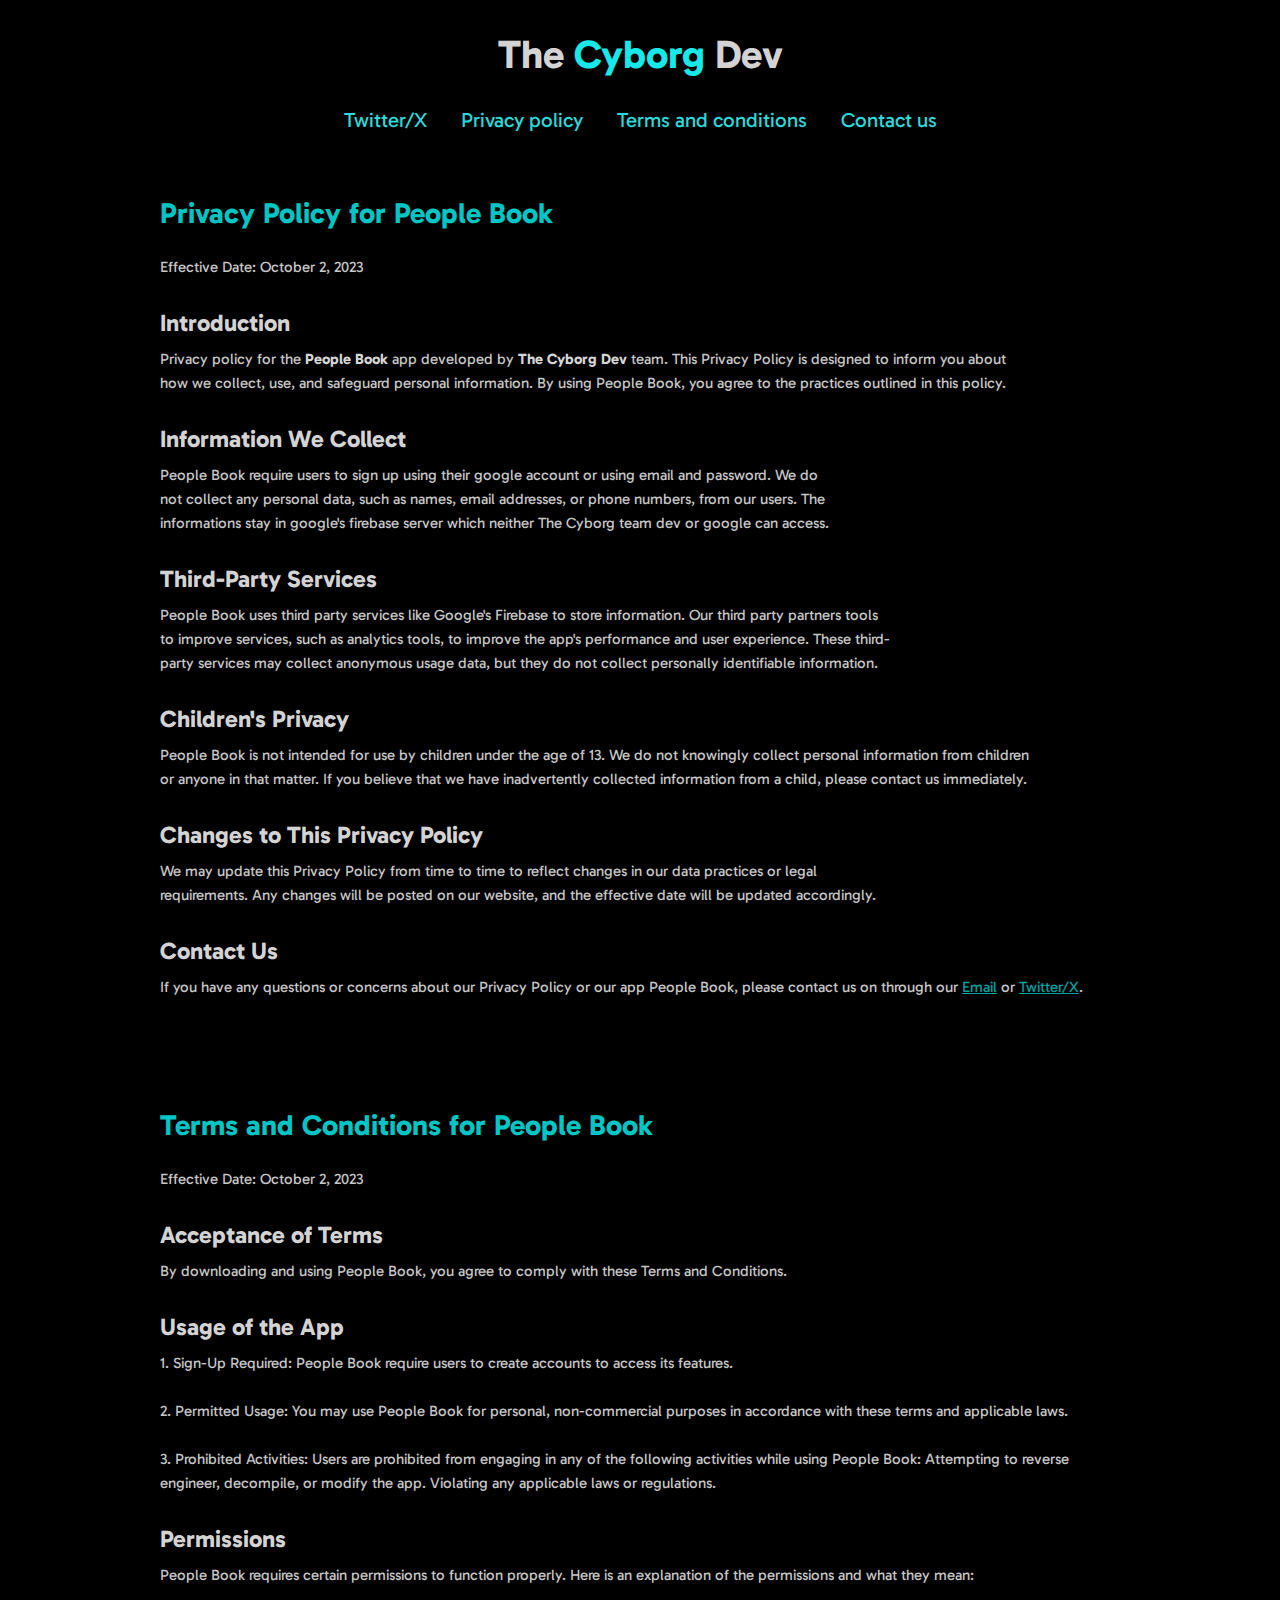
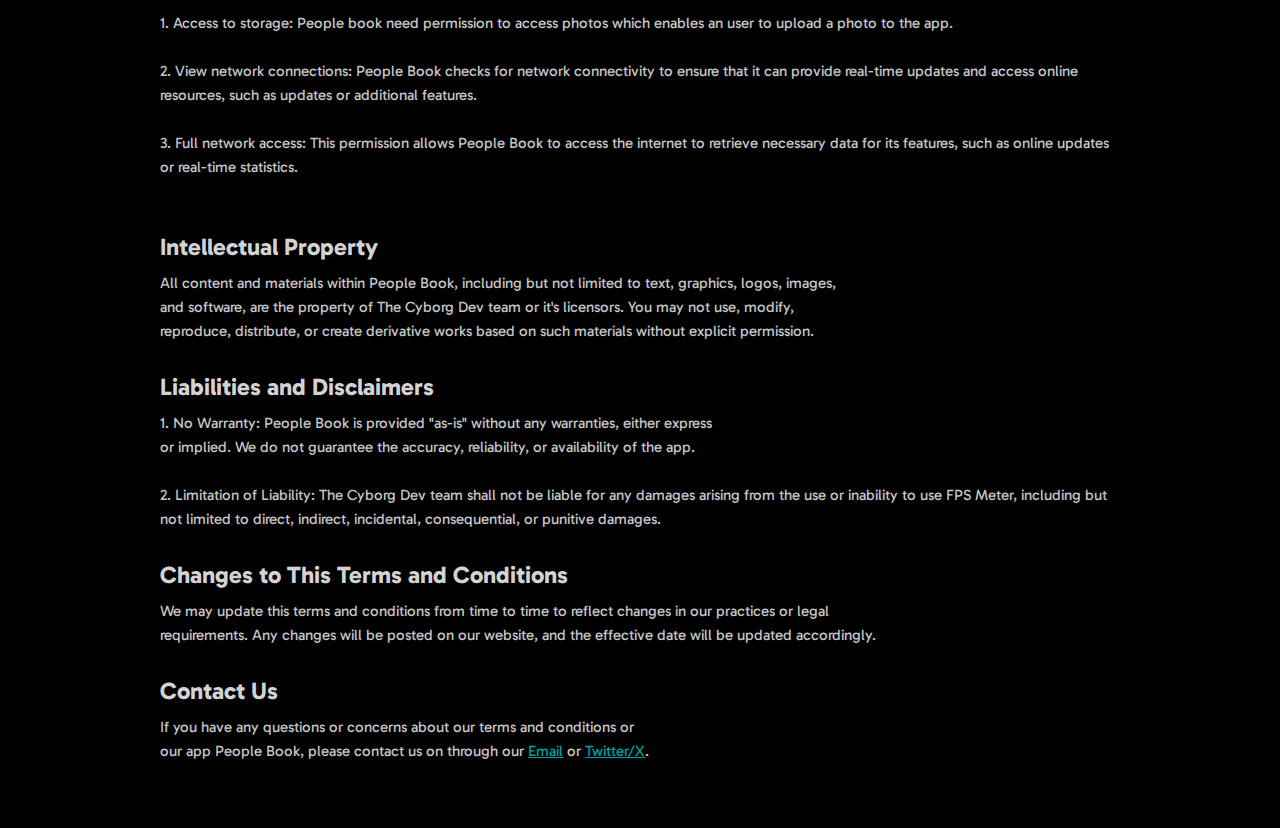
==== index.html @ 2bc93a9c "Add files via upload" ====
<!doctype html>
<html lang="en">
  <head>
    <meta charset="UTF-8" />
    <meta name="viewport" content="width=device-width, initial-scale=1.0" />
    <link rel="stylesheet" href="style.css" />
    <link rel="shortcut icon" href="" type="image/x-icon" />
    <title>People Book</title>
  </head>
  <body>
    <header>
      <nav>
        <div class="logo">The <span>Cyborg</span> Dev</div>
        <div class="menu">
            <div class="menu-icon">
              <span></span>
              <span></span>
              <span></span>
            </div>
          <div class="menu-items">
            <a href="https://x.com/The_Cyborg_Dev" target="_blank"
              >Twitter/X</a
            >
            <a href="#privacy">Privacy policy</a>
            <a href="#terms">Terms and conditions</a>
            <a href="mailto:thegeniuscoder100@gmail.com">Contact us</a>
          </div>
        </div>
      </nav>
    </header>

    <section id="privacy">
      <div class="container">
        <h2>Privacy Policy for People Book</h2>
        <p>Effective Date: October 2, 2023</p>
        <h3>Introduction</h3>
        <p>
          Privacy policy for the <span class="bold">People Book</span> app
          developed by <span class="bold">The Cyborg Dev</span> team. This
          Privacy Policy is designed to inform you about how we collect, use,
          and safeguard personal information. By using People Book, you agree to
          the practices outlined in this policy.
        </p>
        <h3>Information We Collect</h3>
        <p>
          People Book require users to sign up using their google account or using email and password. We do not collect any personal data, such as
          names, email addresses, or phone numbers, from our users. The informations stay in google's firebase server which neither The Cyborg team dev or google can access.
        </p>
        <h3>Third-Party Services</h3>
        <p>
          People Book uses third party services like Google's Firebase to store information. Our third party partners tools to improve services, such as analytics tools, to
          improve the app's performance and user experience. These third-party
          services may collect anonymous usage data, but they do not collect
          personally identifiable information.
        </p>
        <h3>Children's Privacy</h3>
        <p>
          People Book is not intended for use by children under the age of 13. We
          do not knowingly collect personal information from children or anyone
          in that matter. If you believe that we have inadvertently collected
          information from a child, please contact us immediately.
        </p>
        <h3>Changes to This Privacy Policy</h3>
        <p>
          We may update this Privacy Policy from time to time to reflect changes
          in our data practices or legal requirements. Any changes will be
          posted on our website, and the effective date will be updated
          accordingly.
        </p>
        <h3>Contact Us</h3>
        <p>
          If you have any questions or concerns about our Privacy Policy or our
          app People Book, please contact us on through our
          <a class="innera" href="mailto:thegeniuscoder100@gmail.com">Email</a>
          or
          <a
            class="innera"
            href="https://x.com/The_Cyborg_Dev"
            target="_blank"
            >Twitter/X</a
          >.
        </p>
      </div>
    </section>

    <section id="terms">
      <div class="container">
        <h2>Terms and Conditions for People Book</h2>
        <p>Effective Date: October 2, 2023</p>
        <h3>Acceptance of Terms</h3>
        <p>
          By downloading and using People Book, you agree to comply with these
          Terms and Conditions.
        </p>
        <h3>Usage of the App</h3>
        <p>
          1. Sign-Up Required: People Book require users to create
          accounts to access its features.
          <br />
          <br />
          2. Permitted Usage: You may use People Book for personal, non-commercial
          purposes in accordance with these terms and applicable laws.
          <br />
          <br />
          3. Prohibited Activities: Users are prohibited from engaging in any of
          the following activities while using People Book: Attempting to reverse
          engineer, decompile, or modify the app. Violating any applicable laws
          or regulations.
        </p>
        <h3>Permissions</h3>
        <p>
          People Book requires certain permissions to function properly. Here is
          an explanation of the permissions and what they mean: <br /><br />

          1. Access to storage: People book need permission to access photos which enables an user to upload a photo to the app.<br /><br />

          2. View network connections: People Book checks for network connectivity
          to ensure that it can provide real-time updates and access online
          resources, such as updates or additional features. <br /><br />

          3. Full network access: This permission allows People Book to access the
          internet to retrieve necessary data for its features, such as online
          updates or real-time statistics. <br /><br />
        </p>
        <h3>Intellectual Property</h3>
        <p>
          All content and materials within People Book, including but not limited
          to text, graphics, logos, images, and software, are the property of
          The Cyborg Dev team or it's licensors. You may not use, modify,
          reproduce, distribute, or create derivative works based on such
          materials without explicit permission.
        </p>
        <h3>Liabilities and Disclaimers</h3>
        <p>
          1. No Warranty: People Book is provided "as-is" without any warranties,
          either express or implied. We do not guarantee the accuracy,
          reliability, or availability of the app. <br /><br />
          2. Limitation of Liability: The Cyborg Dev team shall not be
          liable for any damages arising from the use or inability to use FPS
          Meter, including but not limited to direct, indirect, incidental,
          consequential, or punitive damages.
        </p>
        <h3>Changes to This Terms and Conditions</h3>
        <p>
          We may update this terms and conditions from time to time to reflect
          changes in our practices or legal requirements. Any changes will be
          posted on our website, and the effective date will be updated
          accordingly.
        </p>
        <h3>Contact Us</h3>
        <p>
          If you have any questions or concerns about our terms and conditions
          or our app People Book, please contact us on through our
          <a class="innera" href="mailto:thegeniuscoder100@gmail.com">Email</a>
          or
          <a
            class="innera"
            href="https://x.com/The_Cyborg_Dev"
            target="_blank"
            >Twitter/X</a
          >.
        </p>
      </div>
    </section>

    <script>
      const select = (el = "html") => document.querySelector(el);
      // const maxMenuQuery = 1099.99;

      //  const matchMenuQuery = window.matchMedia("(max-width: 1098.98px)")

      const menuIcon = select(".menu-icon");

      menuIcon.addEventListener("click", (e) => {
        e.stopPropagation();
        if (menuIcon.classList.contains("clicked")) {
          menuIcon.classList.remove("clicked");
        } else {
          menuIcon.classList.add("clicked");
        }
      });
    </script>
  </body>
</html>
---- style.css ----
/* CSS RESET =========== */
@import url("https://fonts.googleapis.com/css2?family=Gabarito&display=swap");

* {
  box-sizing: border-box;
  font-family: "Gabarito", sans-serif; /* let's use sth better */
}
html {
  scroll-behavior: smooth;
  font-size: 17px;
}
img,
picture,
video,
canvas,
svg {
  display: block;
  max-width: 100%;
}
input,
button,
textarea,
select,
optgroup {
  font: inherit;
}
p,
h1,
h2,
h3,
h4,
h5,
h6 {
  /* overflow-wrap: break-word; */
  text-wrap: balance; /* new props */
}
p {
  line-height: 1.6;
  color: rgb(198, 198, 198);
  font-size: 15px;
}
.bold {
  font-weight: bold;
  color: rgb(213, 213, 213);
}
button,
select {
  text-transform: none;
}
::selection {
  color: black;
  background-color: rgb(173, 249, 231);
}

body {
  background-color: #000;
  color: rgba(255, 255, 255, 0.9);
  /* font-family: Ariel, sans-serif; */
  margin: 0;
  padding: 0;
}

header {
  background-color: rgba(0, 0, 0, 0.05);
  padding: 20px 0;
  top: 0;
  left: 0;
  right: 0;
  z-index: 1000;
  text-align: center;
}

nav {
  display: flex;
  flex-direction: column;
  justify-content: center;
  align-items: center;
  width: 100%;
  max-width: 1200px;
  margin: 0 auto;
  padding: 0 20px;

  transition-duration: 0.2s;
}

.logo {
  font-size: 40px;
  font-weight: bold;
  opacity: 0.95;
  margin: 10px 0 30px 0;
}

.logo span {
  color: rgb(25, 245, 245);
}

.menu a {
  color: rgb(48, 228, 228);
  font-size: 1.2rem;
  text-decoration: none;
  margin: 0 15px;
  opacity: 0.95;
  transition: opacity 0.3s ease;
}
.menu a:hover {
  text-decoration: underline;
}

.menu a:hover {
  opacity: 1;
}

.bar {
  width: 25px;
  height: 3px;
  background-color: rgba(255, 255, 255, 0.95);
  margin: 3px 0;
}

.container {
  max-width: 1000px;
  margin: 0 auto;
  padding: 20px 20px 50px 20px;
}

h2,
h3 {
  opacity: 0.95;
}
h2 {
  color: rgb(0, 208, 208);
  font-size: 1.7rem;
}
h3 {
  font-size: 1.4rem;
  margin: 30px 0 -5px 0;
}
.innera {
  color: rgb(0, 160, 160);
}

@media screen and (max-width: 1098.98px) {
  /* here */
  /* CSS: menu-icon */

  .menu {
    width: 100%;
  }
  .menu-icon {
    margin: auto;
    width: 35px;
    aspect-ratio: 1;
    position: relative;
    transition-duration: 0.2s;

    display: flex;
    flex-flow: column;
    justify-content: space-evenly;
    align-items: center;
  }

  .menu-icon span {
    display: block;
    width: 80%;
    height: 3px;
    background-color: cyan;
    border-radius: 1rem;
  }

  .menu-icon + .menu-items {
    height: 0;
    opacity: 0;
  }

  .menu-icon.clicked + .menu-items {
    opacity: 1;
    width: 70%;
    margin: auto;
    max-width: 300px;
    height: 250px;
    transition-duration: 0.2s;

    display: flex;
    flex-flow: column;
    justify-content: space-evenly;
  }
}
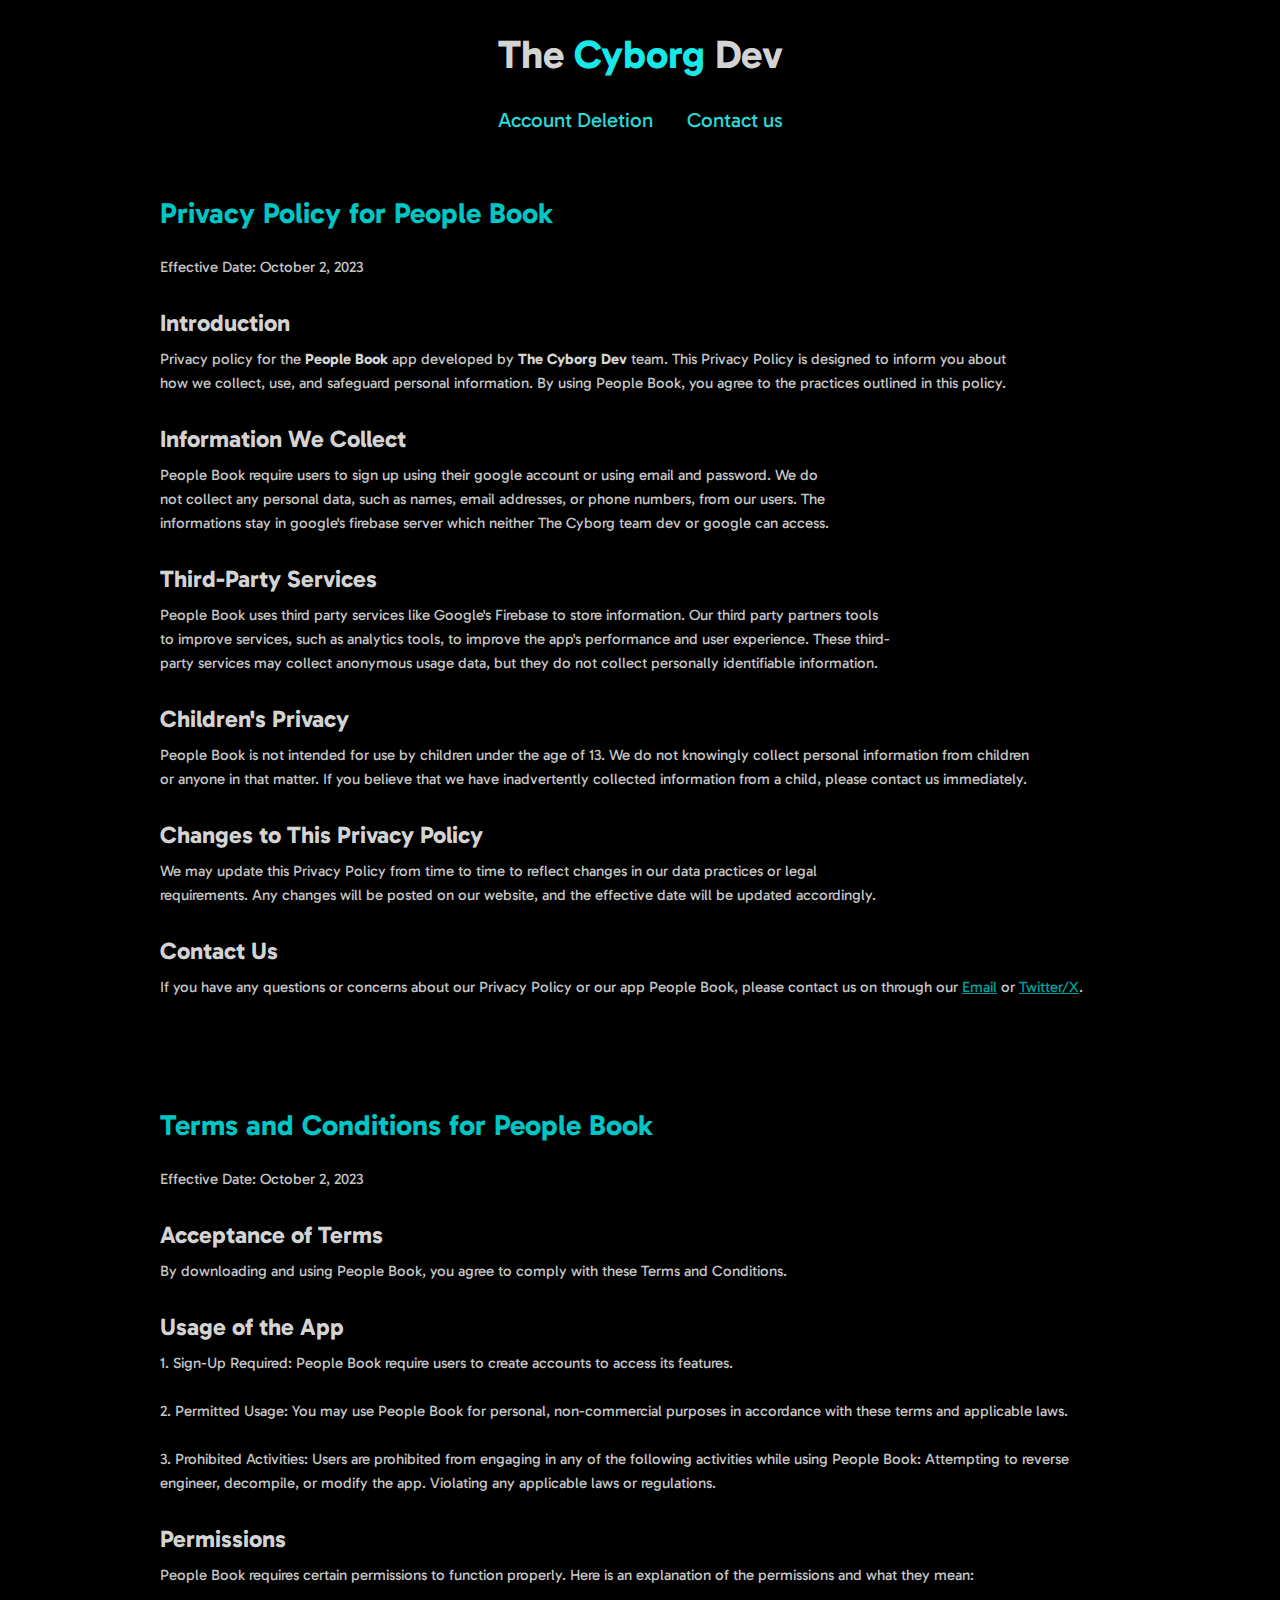
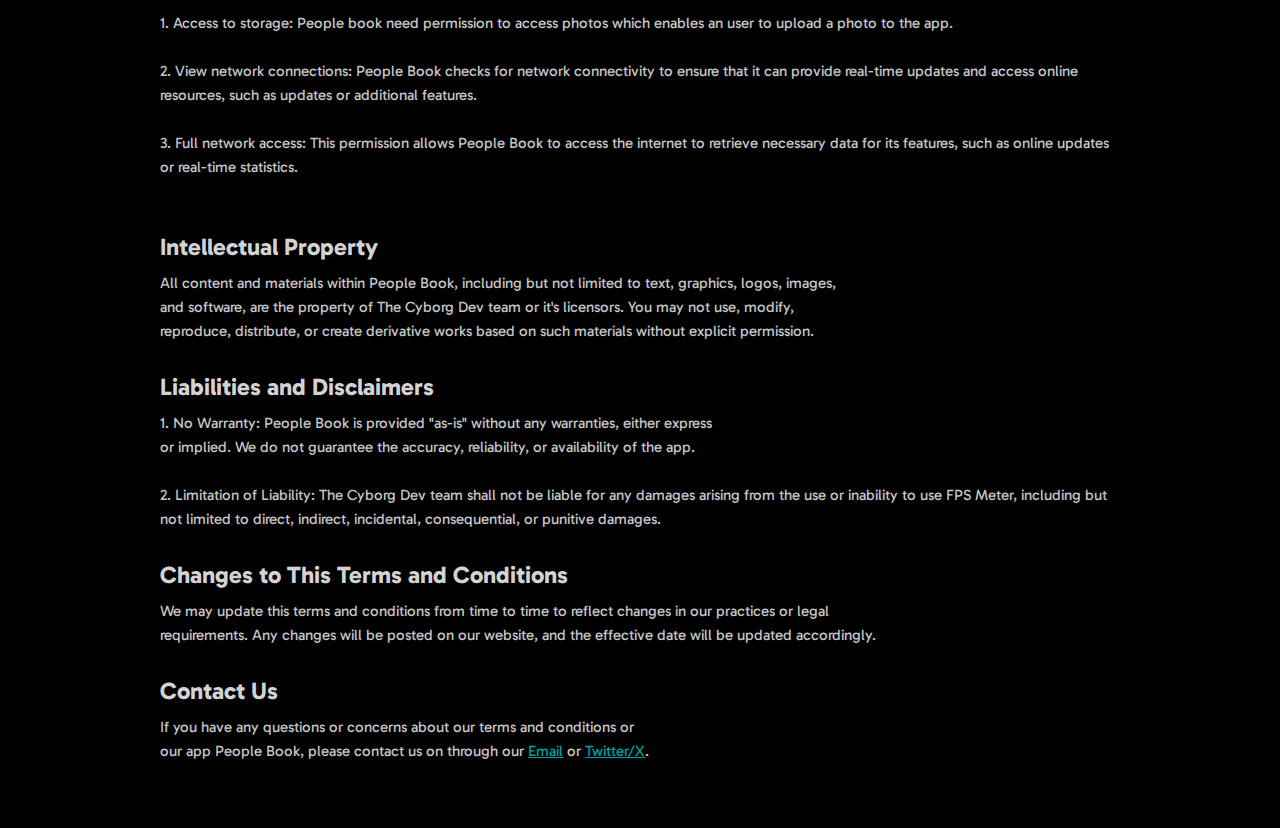
==== commit e13783a8: "Update index.html" ====
--- a/index.html
+++ b/index.html
@@ -17,14 +17,10 @@
               <span></span>
               <span></span>
             </div>
-          <div class="menu-items">
-            <a href="https://x.com/The_Cyborg_Dev" target="_blank"
-              >Twitter/X</a
-            >
-            <a href="#privacy">Privacy policy</a>
-            <a href="#terms">Terms and conditions</a>
-            <a href="mailto:thegeniuscoder100@gmail.com">Contact us</a>
-          </div>
+            <div class="menu-items">
+              <a href="account-deletion.html">Account Deletion</a>
+              <a href="mailto:thegeniuscoder100@gmail.com">Contact us</a>
+            </div>
         </div>
       </nav>
     </header>
